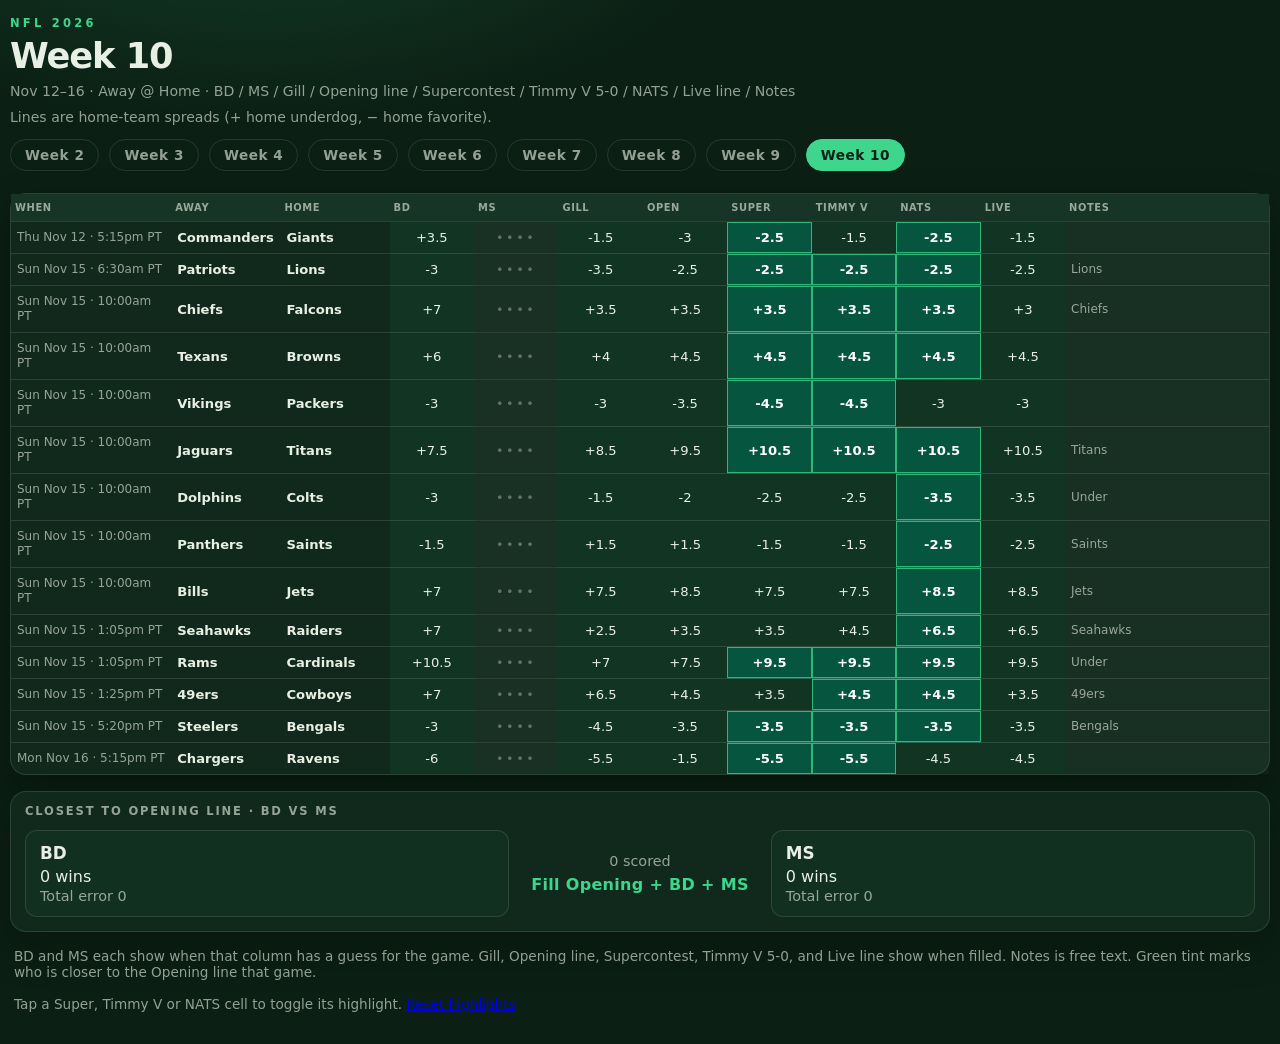
==== week10/index.html @ 2dd0ddc3 "Week 10: sync Live lines from ESPN" ====
<!doctype html>
<html lang="en">
<head>
  <meta charset="utf-8" />
  <meta name="viewport" content="width=device-width, initial-scale=1, viewport-fit=cover" />
  <meta name="theme-color" content="#0b1f14" />
  <meta name="description" content="NFL Week 10 picks — BD, MS, Gill." />
  <title>NFL Week 10 · bobbydonnelly.com</title>
  <link rel="stylesheet" href="../styles.css" />
  <style id="best-line-style">
    .pick[data-col="supercontest"], .pick[data-col="splash"], .pick[data-col="nats"]{cursor:pointer;-webkit-tap-highlight-color:transparent;user-select:none;-webkit-user-select:none}
    /* Most extreme contest line per game (Super / Timmy V / NATS) */
    .pick.best-line,
    body.board-compact .pick.best-line{
      background:rgba(0,114,85,.62);
      box-shadow:inset 0 0 0 1px rgba(61,214,140,.75);
      color:#fff;
      font-weight:800;
    }
  </style>
</head>
<body class="board-compact">
  <main class="wrap">
    <header>
      <p class="eyebrow">NFL 2026</p>
      <h1>Week 10</h1>
      <p class="sub">Nov 12–16 · Away @ Home · BD / MS / Gill / Opening line / Supercontest / Timmy V 5-0 / NATS / Live line / Notes</p>
      <p class="sub spread-hint">Lines are home-team spreads (+ home underdog, − home favorite).</p>
    <nav class="week-nav" aria-label="Week navigation">
      <a href="../week2/">Week 2</a>
      <a href="../week3/">Week 3</a>
      <a href="../week4/">Week 4</a>
      <a href="../week5/">Week 5</a>
      <a href="../week6/">Week 6</a>
      <a href="../week7/">Week 7</a>
      <a href="../week8/">Week 8</a>
      <a href="../week9/">Week 9</a>
      <a href="./" class="active" aria-current="page">Week 10</a>
    </nav>
    </header>
    <div class="table-scroller">
      <table>
      <colgroup>
        <col class="w-when" />
        <col class="w-team" />
        <col class="w-team" />
        <col class="w-pick" />
        <col class="w-pick" />
        <col class="w-pick" />
        <col class="w-pick" />
        <col class="w-pick" />
        <col class="w-pick" />
        <col class="w-pick" />
        <col class="w-pick" />
        <col class="w-notes" />
      </colgroup>
        <thead>
          <tr>
            <th scope="col">When</th>
            <th scope="col">Away</th>
            <th scope="col">Home</th>
            <th scope="col">BD</th>
            <th scope="col">MS</th>
            <th scope="col">Gill</th>
            <th scope="col">Open</th>
            <th scope="col">Super</th>
            <th scope="col">Timmy V</th>
            <th scope="col">NATS</th>
            <th scope="col">Live</th>
            <th scope="col">Notes</th>
          </tr>
        </thead>
        <tbody>
<tr>
        <td class="when">Thu Nov 12 · 5:15pm PT</td>
        <td class="away">Commanders</td>
        <td class="home">Giants</td>
        <td class="pick" contenteditable="true" spellcheck="false" data-col="bd" data-value="+3.5" aria-label="BD pick">+3.5</td>
        <td class="pick" contenteditable="true" spellcheck="false" data-col="ms" data-value="" aria-label="MS pick"></td>
        <td class="pick" contenteditable="true" spellcheck="false" data-col="gill" data-value="-1.5" aria-label="Gill pick">-1.5</td>
        <td class="pick" contenteditable="true" spellcheck="false" data-col="opening" data-value="-3" aria-label="Opening line">-3</td>
        <td class="pick" data-col="supercontest" data-value="-2.5" aria-label="Supercontest">-2.5</td>
        <td class="pick" data-col="splash" data-value="-1.5" aria-label="Timmy V 5-0">-1.5</td>
        <td class="pick" data-col="nats" data-value="-2.5" aria-label="NATS line">-2.5</td>
        <td class="pick" contenteditable="true" spellcheck="false" data-col="live" data-value="-1.5" aria-label="Live line">-1.5</td>
        <td class="notes" contenteditable="true" spellcheck="false" data-col="notes" data-value="" aria-label="Notes"></td>
      </tr>
<tr>
        <td class="when">Sun Nov 15 · 6:30am PT</td>
        <td class="away">Patriots</td>
        <td class="home">Lions</td>
        <td class="pick" contenteditable="true" spellcheck="false" data-col="bd" data-value="-3" aria-label="BD pick">-3</td>
        <td class="pick" contenteditable="true" spellcheck="false" data-col="ms" data-value="" aria-label="MS pick"></td>
        <td class="pick" contenteditable="true" spellcheck="false" data-col="gill" data-value="-3.5" aria-label="Gill pick">-3.5</td>
        <td class="pick" contenteditable="true" spellcheck="false" data-col="opening" data-value="-2.5" aria-label="Opening line">-2.5</td>
        <td class="pick" data-col="supercontest" data-value="-2.5" aria-label="Supercontest">-2.5</td>
        <td class="pick" data-col="splash" data-value="-2.5" aria-label="Timmy V 5-0">-2.5</td>
        <td class="pick" data-col="nats" data-value="-2.5" aria-label="NATS line">-2.5</td>
        <td class="pick" contenteditable="true" spellcheck="false" data-col="live" data-value="-2.5" aria-label="Live line">-2.5</td>
        <td class="notes" contenteditable="true" spellcheck="false" data-col="notes" data-value="Lions" aria-label="Notes">Lions</td>
      </tr>
<tr>
        <td class="when">Sun Nov 15 · 10:00am PT</td>
        <td class="away">Chiefs</td>
        <td class="home">Falcons</td>
        <td class="pick" contenteditable="true" spellcheck="false" data-col="bd" data-value="+7" aria-label="BD pick">+7</td>
        <td class="pick" contenteditable="true" spellcheck="false" data-col="ms" data-value="" aria-label="MS pick"></td>
        <td class="pick" contenteditable="true" spellcheck="false" data-col="gill" data-value="+3.5" aria-label="Gill pick">+3.5</td>
        <td class="pick" contenteditable="true" spellcheck="false" data-col="opening" data-value="+3.5" aria-label="Opening line">+3.5</td>
        <td class="pick" data-col="supercontest" data-value="+3.5" aria-label="Supercontest">+3.5</td>
        <td class="pick" data-col="splash" data-value="+3.5" aria-label="Timmy V 5-0">+3.5</td>
        <td class="pick" data-col="nats" data-value="+3.5" aria-label="NATS line">+3.5</td>
        <td class="pick" contenteditable="true" spellcheck="false" data-col="live" data-value="+3" aria-label="Live line">+3</td>
        <td class="notes" contenteditable="true" spellcheck="false" data-col="notes" data-value="Chiefs" aria-label="Notes">Chiefs</td>
      </tr>
<tr>
        <td class="when">Sun Nov 15 · 10:00am PT</td>
        <td class="away">Texans</td>
        <td class="home">Browns</td>
        <td class="pick" contenteditable="true" spellcheck="false" data-col="bd" data-value="+6" aria-label="BD pick">+6</td>
        <td class="pick" contenteditable="true" spellcheck="false" data-col="ms" data-value="" aria-label="MS pick"></td>
        <td class="pick" contenteditable="true" spellcheck="false" data-col="gill" data-value="+4" aria-label="Gill pick">+4</td>
        <td class="pick" contenteditable="true" spellcheck="false" data-col="opening" data-value="+4.5" aria-label="Opening line">+4.5</td>
        <td class="pick" data-col="supercontest" data-value="+4.5" aria-label="Supercontest">+4.5</td>
        <td class="pick" data-col="splash" data-value="+4.5" aria-label="Timmy V 5-0">+4.5</td>
        <td class="pick" data-col="nats" data-value="+4.5" aria-label="NATS line">+4.5</td>
        <td class="pick" contenteditable="true" spellcheck="false" data-col="live" data-value="+4.5" aria-label="Live line">+4.5</td>
        <td class="notes" contenteditable="true" spellcheck="false" data-col="notes" data-value="" aria-label="Notes"></td>
      </tr>
<tr>
        <td class="when">Sun Nov 15 · 10:00am PT</td>
        <td class="away">Vikings</td>
        <td class="home">Packers</td>
        <td class="pick" contenteditable="true" spellcheck="false" data-col="bd" data-value="-3" aria-label="BD pick">-3</td>
        <td class="pick" contenteditable="true" spellcheck="false" data-col="ms" data-value="" aria-label="MS pick"></td>
        <td class="pick" contenteditable="true" spellcheck="false" data-col="gill" data-value="-3" aria-label="Gill pick">-3</td>
        <td class="pick" contenteditable="true" spellcheck="false" data-col="opening" data-value="-3.5" aria-label="Opening line">-3.5</td>
        <td class="pick" data-col="supercontest" data-value="-4.5" aria-label="Supercontest">-4.5</td>
        <td class="pick" data-col="splash" data-value="-4.5" aria-label="Timmy V 5-0">-4.5</td>
        <td class="pick" data-col="nats" data-value="-3" aria-label="NATS line">-3</td>
        <td class="pick" contenteditable="true" spellcheck="false" data-col="live" data-value="-3" aria-label="Live line">-3</td>
        <td class="notes" contenteditable="true" spellcheck="false" data-col="notes" data-value="" aria-label="Notes"></td>
      </tr>
<tr>
        <td class="when">Sun Nov 15 · 10:00am PT</td>
        <td class="away">Jaguars</td>
        <td class="home">Titans</td>
        <td class="pick" contenteditable="true" spellcheck="false" data-col="bd" data-value="+7.5" aria-label="BD pick">+7.5</td>
        <td class="pick" contenteditable="true" spellcheck="false" data-col="ms" data-value="" aria-label="MS pick"></td>
        <td class="pick" contenteditable="true" spellcheck="false" data-col="gill" data-value="+8.5" aria-label="Gill pick">+8.5</td>
        <td class="pick" contenteditable="true" spellcheck="false" data-col="opening" data-value="+9.5" aria-label="Opening line">+9.5</td>
        <td class="pick" data-col="supercontest" data-value="+10.5" aria-label="Supercontest">+10.5</td>
        <td class="pick" data-col="splash" data-value="+10.5" aria-label="Timmy V 5-0">+10.5</td>
        <td class="pick" data-col="nats" data-value="+10.5" aria-label="NATS line">+10.5</td>
        <td class="pick" contenteditable="true" spellcheck="false" data-col="live" data-value="+10.5" aria-label="Live line">+10.5</td>
        <td class="notes" contenteditable="true" spellcheck="false" data-col="notes" data-value="Titans" aria-label="Notes">Titans</td>
      </tr>
<tr>
        <td class="when">Sun Nov 15 · 10:00am PT</td>
        <td class="away">Dolphins</td>
        <td class="home">Colts</td>
        <td class="pick" contenteditable="true" spellcheck="false" data-col="bd" data-value="-3" aria-label="BD pick">-3</td>
        <td class="pick" contenteditable="true" spellcheck="false" data-col="ms" data-value="" aria-label="MS pick"></td>
        <td class="pick" contenteditable="true" spellcheck="false" data-col="gill" data-value="-1.5" aria-label="Gill pick">-1.5</td>
        <td class="pick" contenteditable="true" spellcheck="false" data-col="opening" data-value="-2" aria-label="Opening line">-2</td>
        <td class="pick" data-col="supercontest" data-value="-2.5" aria-label="Supercontest">-2.5</td>
        <td class="pick" data-col="splash" data-value="-2.5" aria-label="Timmy V 5-0">-2.5</td>
        <td class="pick" data-col="nats" data-value="-3.5" aria-label="NATS line">-3.5</td>
        <td class="pick" contenteditable="true" spellcheck="false" data-col="live" data-value="-3.5" aria-label="Live line">-3.5</td>
        <td class="notes" contenteditable="true" spellcheck="false" data-col="notes" data-value="Under" aria-label="Notes">Under</td>
      </tr>
<tr>
        <td class="when">Sun Nov 15 · 10:00am PT</td>
        <td class="away">Panthers</td>
        <td class="home">Saints</td>
        <td class="pick" contenteditable="true" spellcheck="false" data-col="bd" data-value="-1.5" aria-label="BD pick">-1.5</td>
        <td class="pick" contenteditable="true" spellcheck="false" data-col="ms" data-value="" aria-label="MS pick"></td>
        <td class="pick" contenteditable="true" spellcheck="false" data-col="gill" data-value="+1.5" aria-label="Gill pick">+1.5</td>
        <td class="pick" contenteditable="true" spellcheck="false" data-col="opening" data-value="+1.5" aria-label="Opening line">+1.5</td>
        <td class="pick" data-col="supercontest" data-value="-1.5" aria-label="Supercontest">-1.5</td>
        <td class="pick" data-col="splash" data-value="-1.5" aria-label="Timmy V 5-0">-1.5</td>
        <td class="pick" data-col="nats" data-value="-2.5" aria-label="NATS line">-2.5</td>
        <td class="pick" contenteditable="true" spellcheck="false" data-col="live" data-value="-2.5" aria-label="Live line">-2.5</td>
        <td class="notes" contenteditable="true" spellcheck="false" data-col="notes" data-value="Saints" aria-label="Notes">Saints</td>
      </tr>
<tr>
        <td class="when">Sun Nov 15 · 10:00am PT</td>
        <td class="away">Bills</td>
        <td class="home">Jets</td>
        <td class="pick" contenteditable="true" spellcheck="false" data-col="bd" data-value="+7" aria-label="BD pick">+7</td>
        <td class="pick" contenteditable="true" spellcheck="false" data-col="ms" data-value="" aria-label="MS pick"></td>
        <td class="pick" contenteditable="true" spellcheck="false" data-col="gill" data-value="+7.5" aria-label="Gill pick">+7.5</td>
        <td class="pick" contenteditable="true" spellcheck="false" data-col="opening" data-value="+8.5" aria-label="Opening line">+8.5</td>
        <td class="pick" data-col="supercontest" data-value="+7.5" aria-label="Supercontest">+7.5</td>
        <td class="pick" data-col="splash" data-value="+7.5" aria-label="Timmy V 5-0">+7.5</td>
        <td class="pick" data-col="nats" data-value="+8.5" aria-label="NATS line">+8.5</td>
        <td class="pick" contenteditable="true" spellcheck="false" data-col="live" data-value="+8.5" aria-label="Live line">+8.5</td>
        <td class="notes" contenteditable="true" spellcheck="false" data-col="notes" data-value="Jets" aria-label="Notes">Jets</td>
      </tr>
<tr>
        <td class="when">Sun Nov 15 · 1:05pm PT</td>
        <td class="away">Seahawks</td>
        <td class="home">Raiders</td>
        <td class="pick" contenteditable="true" spellcheck="false" data-col="bd" data-value="+7" aria-label="BD pick">+7</td>
        <td class="pick" contenteditable="true" spellcheck="false" data-col="ms" data-value="" aria-label="MS pick"></td>
        <td class="pick" contenteditable="true" spellcheck="false" data-col="gill" data-value="+2.5" aria-label="Gill pick">+2.5</td>
        <td class="pick" contenteditable="true" spellcheck="false" data-col="opening" data-value="+3.5" aria-label="Opening line">+3.5</td>
        <td class="pick" data-col="supercontest" data-value="+3.5" aria-label="Supercontest">+3.5</td>
        <td class="pick" data-col="splash" data-value="+4.5" aria-label="Timmy V 5-0">+4.5</td>
        <td class="pick" data-col="nats" data-value="+6.5" aria-label="NATS line">+6.5</td>
        <td class="pick" contenteditable="true" spellcheck="false" data-col="live" data-value="+6.5" aria-label="Live line">+6.5</td>
        <td class="notes" contenteditable="true" spellcheck="false" data-col="notes" data-value="Seahawks" aria-label="Notes">Seahawks</td>
      </tr>
<tr>
        <td class="when">Sun Nov 15 · 1:05pm PT</td>
        <td class="away">Rams</td>
        <td class="home">Cardinals</td>
        <td class="pick" contenteditable="true" spellcheck="false" data-col="bd" data-value="+10.5" aria-label="BD pick">+10.5</td>
        <td class="pick" contenteditable="true" spellcheck="false" data-col="ms" data-value="" aria-label="MS pick"></td>
        <td class="pick" contenteditable="true" spellcheck="false" data-col="gill" data-value="+7" aria-label="Gill pick">+7</td>
        <td class="pick" contenteditable="true" spellcheck="false" data-col="opening" data-value="+7.5" aria-label="Opening line">+7.5</td>
        <td class="pick" data-col="supercontest" data-value="+9.5" aria-label="Supercontest">+9.5</td>
        <td class="pick" data-col="splash" data-value="+9.5" aria-label="Timmy V 5-0">+9.5</td>
        <td class="pick" data-col="nats" data-value="+9.5" aria-label="NATS line">+9.5</td>
        <td class="pick" contenteditable="true" spellcheck="false" data-col="live" data-value="+9.5" aria-label="Live line">+9.5</td>
        <td class="notes" contenteditable="true" spellcheck="false" data-col="notes" data-value="Under" aria-label="Notes">Under</td>
      </tr>
<tr>
        <td class="when">Sun Nov 15 · 1:25pm PT</td>
        <td class="away">49ers</td>
        <td class="home">Cowboys</td>
        <td class="pick" contenteditable="true" spellcheck="false" data-col="bd" data-value="+7" aria-label="BD pick">+7</td>
        <td class="pick" contenteditable="true" spellcheck="false" data-col="ms" data-value="" aria-label="MS pick"></td>
        <td class="pick" contenteditable="true" spellcheck="false" data-col="gill" data-value="+6.5" aria-label="Gill pick">+6.5</td>
        <td class="pick" contenteditable="true" spellcheck="false" data-col="opening" data-value="+4.5" aria-label="Opening line">+4.5</td>
        <td class="pick" data-col="supercontest" data-value="+3.5" aria-label="Supercontest">+3.5</td>
        <td class="pick" data-col="splash" data-value="+4.5" aria-label="Timmy V 5-0">+4.5</td>
        <td class="pick" data-col="nats" data-value="+4.5" aria-label="NATS line">+4.5</td>
        <td class="pick" contenteditable="true" spellcheck="false" data-col="live" data-value="+3.5" aria-label="Live line">+3.5</td>
        <td class="notes" contenteditable="true" spellcheck="false" data-col="notes" data-value="49ers" aria-label="Notes">49ers</td>
      </tr>
<tr>
        <td class="when">Sun Nov 15 · 5:20pm PT</td>
        <td class="away">Steelers</td>
        <td class="home">Bengals</td>
        <td class="pick" contenteditable="true" spellcheck="false" data-col="bd" data-value="-3" aria-label="BD pick">-3</td>
        <td class="pick" contenteditable="true" spellcheck="false" data-col="ms" data-value="" aria-label="MS pick"></td>
        <td class="pick" contenteditable="true" spellcheck="false" data-col="gill" data-value="-4.5" aria-label="Gill pick">-4.5</td>
        <td class="pick" contenteditable="true" spellcheck="false" data-col="opening" data-value="-3.5" aria-label="Opening line">-3.5</td>
        <td class="pick" data-col="supercontest" data-value="-3.5" aria-label="Supercontest">-3.5</td>
        <td class="pick" data-col="splash" data-value="-3.5" aria-label="Timmy V 5-0">-3.5</td>
        <td class="pick" data-col="nats" data-value="-3.5" aria-label="NATS line">-3.5</td>
        <td class="pick" contenteditable="true" spellcheck="false" data-col="live" data-value="-3.5" aria-label="Live line">-3.5</td>
        <td class="notes" contenteditable="true" spellcheck="false" data-col="notes" data-value="Bengals" aria-label="Notes">Bengals</td>
      </tr>
<tr>
        <td class="when">Mon Nov 16 · 5:15pm PT</td>
        <td class="away">Chargers</td>
        <td class="home">Ravens</td>
        <td class="pick" contenteditable="true" spellcheck="false" data-col="bd" data-value="-6" aria-label="BD pick">-6</td>
        <td class="pick" contenteditable="true" spellcheck="false" data-col="ms" data-value="" aria-label="MS pick"></td>
        <td class="pick" contenteditable="true" spellcheck="false" data-col="gill" data-value="-5.5" aria-label="Gill pick">-5.5</td>
        <td class="pick" contenteditable="true" spellcheck="false" data-col="opening" data-value="-1.5" aria-label="Opening line">-1.5</td>
        <td class="pick" data-col="supercontest" data-value="-5.5" aria-label="Supercontest">-5.5</td>
        <td class="pick" data-col="splash" data-value="-5.5" aria-label="Timmy V 5-0">-5.5</td>
        <td class="pick" data-col="nats" data-value="-4.5" aria-label="NATS line">-4.5</td>
        <td class="pick" contenteditable="true" spellcheck="false" data-col="live" data-value="-4.5" aria-label="Live line">-4.5</td>
        <td class="notes" contenteditable="true" spellcheck="false" data-col="notes" data-value="" aria-label="Notes"></td>
      </tr>
        </tbody>
      </table>
    </div>
    <div class="score-strip" role="status" aria-label="BD vs MS closest to Opening line">
      <div class="score-title">Closest to Opening line · BD vs MS</div>
      <div class="score-grid">
        <div class="score-card" id="score-bd">
          <div class="score-name">BD</div>
          <div class="score-wins">0 wins</div>
          <div class="score-err">Total error 0</div>
        </div>
        <div class="score-mid">
          <div class="score-ties">0 scored</div>
          <div class="score-leader">Fill Opening + BD + MS</div>
        </div>
        <div class="score-card" id="score-ms">
          <div class="score-name">MS</div>
          <div class="score-wins">0 wins</div>
          <div class="score-err">Total error 0</div>
        </div>
      </div>
    </div>
    <p class="hint">BD and MS each show when that column has a guess for the game. Gill, Opening line, Supercontest, Timmy V 5-0, and Live line show when filled. Notes is free text. Green tint marks who is closer to the Opening line that game.</p>
    <p class="hint">Tap a Super, Timmy V or NATS cell to toggle its highlight. <a href="#" onclick="window.resetBestLineToggles&&window.resetBestLineToggles();return false;">Reset highlights</a></p>
  </main>
  <script src="app.js"></script>
  <script id="best-line-script">
  // Highlight the most extreme Supercontest / Timmy V / NATS line per game:
  // all + (or PK) -> highest; all - (or PK) -> lowest; mixed signs -> largest
  // absolute value. Every tied cell is highlighted. Needs 2+ numeric lines.
  (() => {
    const COLS = ["supercontest", "splash", "nats"];
    // Bobby's manual picks by home team: null = no highlight, number = highlight that line instead.
    const OVERRIDES = {};
    function parseLine(cell) {
      if (!cell) return null;
      let s = (cell.textContent || "").trim();
      if (!s) s = (cell.dataset.value || "").trim();
      s = s.replace(/[\u2212\u2013\u2014]/g, "-").replace(/\*+$/, "").trim();
      if (/^(pk|pick|pick'?em)$/i.test(s)) return 0;
      if (!/^[+-]?\d+(?:\.\d+)?$/.test(s)) return null;
      return parseFloat(s);
    }
    function markBestLines() {
      document.querySelectorAll("tbody tr").forEach((tr) => {
        const items = COLS.map((col) => {
          const cell = tr.querySelector('td.pick[data-col="' + col + '"]');
          return { cell, v: parseLine(cell) };
        }).filter((x) => x.cell);
        items.forEach((x) => x.cell.classList.remove("best-line"));
        const nums = items.filter((x) => x.v !== null && !Number.isNaN(x.v));
        const home = ((tr.querySelector("td.home") || {}).textContent || "").trim();
        if (Object.prototype.hasOwnProperty.call(OVERRIDES, home)) {
          const want = OVERRIDES[home];
          if (want !== null) nums.forEach((x) => { if (x.v === want) x.cell.classList.add("best-line"); });
          return;
        }
        if (nums.length < 2) return;
        const vals = nums.map((x) => x.v);
        let target;
        if (vals.every((v) => v >= 0)) target = Math.max(...vals);
        else if (vals.every((v) => v <= 0)) target = Math.min(...vals);
        else target = Math.max(...vals.map(Math.abs));
        const mixed = !vals.every((v) => v >= 0) && !vals.every((v) => v <= 0);
        nums.forEach((x) => {
          const hit = mixed ? Math.abs(x.v) === target : x.v === target;
          if (hit) x.cell.classList.add("best-line");
        });
      });
      // Bobby's tap toggles win over the automatic rule and OVERRIDES.
      const tog = loadToggles();
      document.querySelectorAll("tbody tr").forEach((tr) => {
        const home = ((tr.querySelector("td.home") || {}).textContent || "").trim();
        COLS.forEach((col) => {
          const cell = tr.querySelector('td.pick[data-col="' + col + '"]');
          const k = home + ":" + col;
          if (cell && Object.prototype.hasOwnProperty.call(tog, k)) cell.classList.toggle("best-line", !!tog[k]);
        });
      });
    }
    const TKEY = "nfl-week10-highlights-v1";
    function loadToggles() { try { return JSON.parse(localStorage.getItem(TKEY) || "{}") || {}; } catch (_) { return {}; } }
    function saveToggles(t) { localStorage.setItem(TKEY, JSON.stringify(t)); }
    function cellKey(cell) {
      const tr = cell.closest("tr");
      const home = ((tr && tr.querySelector("td.home")) || {}).textContent || "";
      return home.trim() + ":" + cell.dataset.col;
    }
    // Super / Timmy V / NATS are read-only: a tap or click toggles the highlight.
    document.addEventListener("click", (e) => {
      const cell = e.target.closest && e.target.closest("td.pick");
      if (!isLineCell(cell)) return;
      const t = loadToggles();
      t[cellKey(cell)] = !cell.classList.contains("best-line");
      saveToggles(t);
      markBestLines();
    });
    window.resetBestLineToggles = () => { localStorage.removeItem(TKEY); markBestLines(); };
    const isLineCell = (el) =>
      el && el.matches && el.matches('td.pick[data-col="supercontest"], td.pick[data-col="splash"], td.pick[data-col="nats"]');
    document.addEventListener("input", (e) => { if (isLineCell(e.target)) markBestLines(); });
    document.addEventListener("focusout", (e) => { if (isLineCell(e.target)) markBestLines(); });
    window.markBestLines = markBestLines;
    if (document.readyState === "loading") document.addEventListener("DOMContentLoaded", markBestLines);
    else markBestLines();
    window.addEventListener("load", markBestLines);
  })();
  </script>
</body>
</html>
---- styles.css ----
:root{
  --bg:#0b1f14;
  --panel:#10291c;
  --line:rgba(232,240,228,.12);
  --ink:#e8f0e4;
  --muted:rgba(232,240,228,.62);
  --accent:#3dd68c;
  --head:#163526;
}
*{box-sizing:border-box}
html,body{margin:0;padding:0;min-height:100%}
body{
  font-family:-apple-system,BlinkMacSystemFont,"Segoe UI",system-ui,sans-serif;
  background:
    radial-gradient(900px 420px at 20% -10%, rgba(61,214,140,.16), transparent 55%),
    var(--bg);
  color:var(--ink);
  -webkit-font-smoothing:antialiased;
}
.wrap{max-width:1780px;margin:0 auto;padding:28px 18px 48px}
header{margin-bottom:22px}
.eyebrow{
  margin:0 0 8px;
  font-size:.72rem;font-weight:700;
  letter-spacing:.28em;text-transform:uppercase;color:var(--accent);
}
h1{margin:0;font-size:clamp(2rem,5vw,2.8rem);letter-spacing:-.03em;line-height:1}
.sub{margin:10px 0 0;color:var(--muted);font-size:.98rem}
.table-scroller{
  overflow-x:auto;
  overflow-y:visible;
  -webkit-overflow-scrolling:touch;
  border:1px solid var(--line);
  border-radius:16px;
  background:var(--panel);
  box-shadow:0 18px 40px rgba(0,0,0,.28);
}
table{width:100%;border-collapse:collapse;min-width:1920px;table-layout:auto}
th,td{
  padding:14px 16px;
  text-align:left;
  border-bottom:1px solid var(--line);
  vertical-align:middle;
  font-size:.95rem;
  white-space:nowrap;
}
th{
  position:sticky;top:0;z-index:1;
  background:var(--head);
  font-size:.72rem;letter-spacing:.16em;text-transform:uppercase;
  color:var(--muted);font-weight:700;
}
tr:last-child td{border-bottom:none}
.when{color:var(--muted);font-variant-numeric:tabular-nums;font-size:.88rem;min-width:11.5rem}
.away,.home{font-weight:600;min-width:11rem}
.pick{
  min-width:7.5rem;
  background:rgba(61,214,140,.06);
  outline:none;
  cursor:text;
}
.pick:focus{background:rgba(61,214,140,.14);box-shadow:inset 0 0 0 1px var(--accent)}
.hint{margin:16px 4px 0;color:var(--muted);font-size:.85rem}
@media (max-width:640px){
  th,td{padding:12px 10px;font-size:.9rem}
  .pick{min-width:6.5rem}
  table{min-width:1740px}
}

.pick.locked{
  background:rgba(232,240,228,.04);
  color:transparent;
  position:relative;
}
.pick.locked::after{
  content:"••••";
  color:rgba(232,240,228,.35);
  position:absolute;inset:0;
  display:flex;align-items:center;justify-content:center;
  letter-spacing:.2em;font-size:.8rem;
  pointer-events:none;
}

.pick.closer{
  background:rgba(61,214,140,.16);
  box-shadow:inset 3px 0 0 var(--accent);
}
.score-strip{
  margin-top:16px;
  border:1px solid var(--line);
  border-radius:16px;
  background:var(--panel);
  box-shadow:0 18px 40px rgba(0,0,0,.22);
  padding:16px 18px 18px;
}
.score-title{
  font-size:.72rem;font-weight:700;
  letter-spacing:.16em;text-transform:uppercase;
  color:var(--muted);margin-bottom:12px;
}
.score-grid{
  display:grid;
  grid-template-columns:1fr auto 1fr;
  gap:14px;
  align-items:center;
}
.score-card{
  border:1px solid var(--line);
  border-radius:12px;
  padding:12px 14px;
  background:rgba(61,214,140,.04);
}
.score-card.lead{
  border-color:rgba(61,214,140,.45);
  background:rgba(61,214,140,.12);
}
.score-name{font-weight:700;font-size:1.05rem;margin-bottom:4px}
.score-wins{font-variant-numeric:tabular-nums}
.score-err{color:var(--muted);font-size:.9rem;margin-top:2px;font-variant-numeric:tabular-nums}
.score-mid{text-align:center;padding:0 8px}
.score-ties{color:var(--muted);font-size:.9rem}
.score-leader{
  margin-top:6px;font-weight:700;color:var(--accent);
  letter-spacing:.02em;
}
@media (max-width:640px){
  .score-grid{grid-template-columns:1fr;gap:10px}
  .score-mid{order:3}
}

.notes{
  min-width:9rem;
  max-width:14rem;
  white-space:normal;
  background:rgba(232,240,228,.03);
  outline:none;
  cursor:text;
  color:var(--muted);
}
.notes:focus{background:rgba(61,214,140,.10);box-shadow:inset 0 0 0 1px var(--accent);color:var(--ink)}
.notes:empty::before{content:" ";}

.week-nav{
  display:flex;gap:10px;flex-wrap:wrap;
  margin:14px 0 0;
}
.week-nav a{
  display:inline-flex;align-items:center;
  padding:7px 14px;
  border-radius:999px;
  border:1px solid var(--line);
  color:var(--muted);
  text-decoration:none;
  font-size:.85rem;font-weight:600;
  letter-spacing:.04em;
}
.week-nav a:hover{color:var(--ink);border-color:rgba(61,214,140,.35)}
.week-nav a.active{
  color:var(--bg);
  background:var(--accent);
  border-color:var(--accent);
}

/* Week 3+ home-spread boards: fit all columns on one screen */
body.board-compact .wrap{
  max-width:none;
  padding:16px 10px 32px;
}
body.board-compact h1{font-size:clamp(1.6rem,3.5vw,2.2rem)}
body.board-compact .sub{font-size:.88rem}
body.board-compact .table-scroller{overflow-x:visible}
body.board-compact table{
  min-width:0;
  width:100%;
  table-layout:fixed;
}
body.board-compact th,body.board-compact td{
  padding:8px 6px;
  font-size:.82rem;
}
body.board-compact th{
  font-size:.62rem;
  letter-spacing:.06em;
  padding:8px 4px;
}
body.board-compact .when{
  min-width:0;
  font-size:.75rem;
  white-space:normal;
  line-height:1.25;
}
body.board-compact .away,body.board-compact .home{
  min-width:0;
  font-size:.82rem;
  overflow:hidden;
  text-overflow:ellipsis;
}
body.board-compact .pick{
  min-width:0;
  text-align:center;
  font-variant-numeric:tabular-nums;
  font-size:.82rem;
}
body.board-compact .notes{
  min-width:0;
  max-width:none;
  white-space:normal;
  font-size:.75rem;
  line-height:1.25;
  color:var(--muted);
}
body.board-compact .score-strip{padding:12px 14px 14px}
@media (max-width:1100px){
  body.board-compact .table-scroller{overflow-x:auto}
  body.board-compact table{min-width:1100px;table-layout:auto}
}

body.board-compact col.w-when{width:11%}
body.board-compact col.w-team{width:7.5%}
body.board-compact col.w-pick{width:5.8%}
body.board-compact col.w-notes{width:14%}
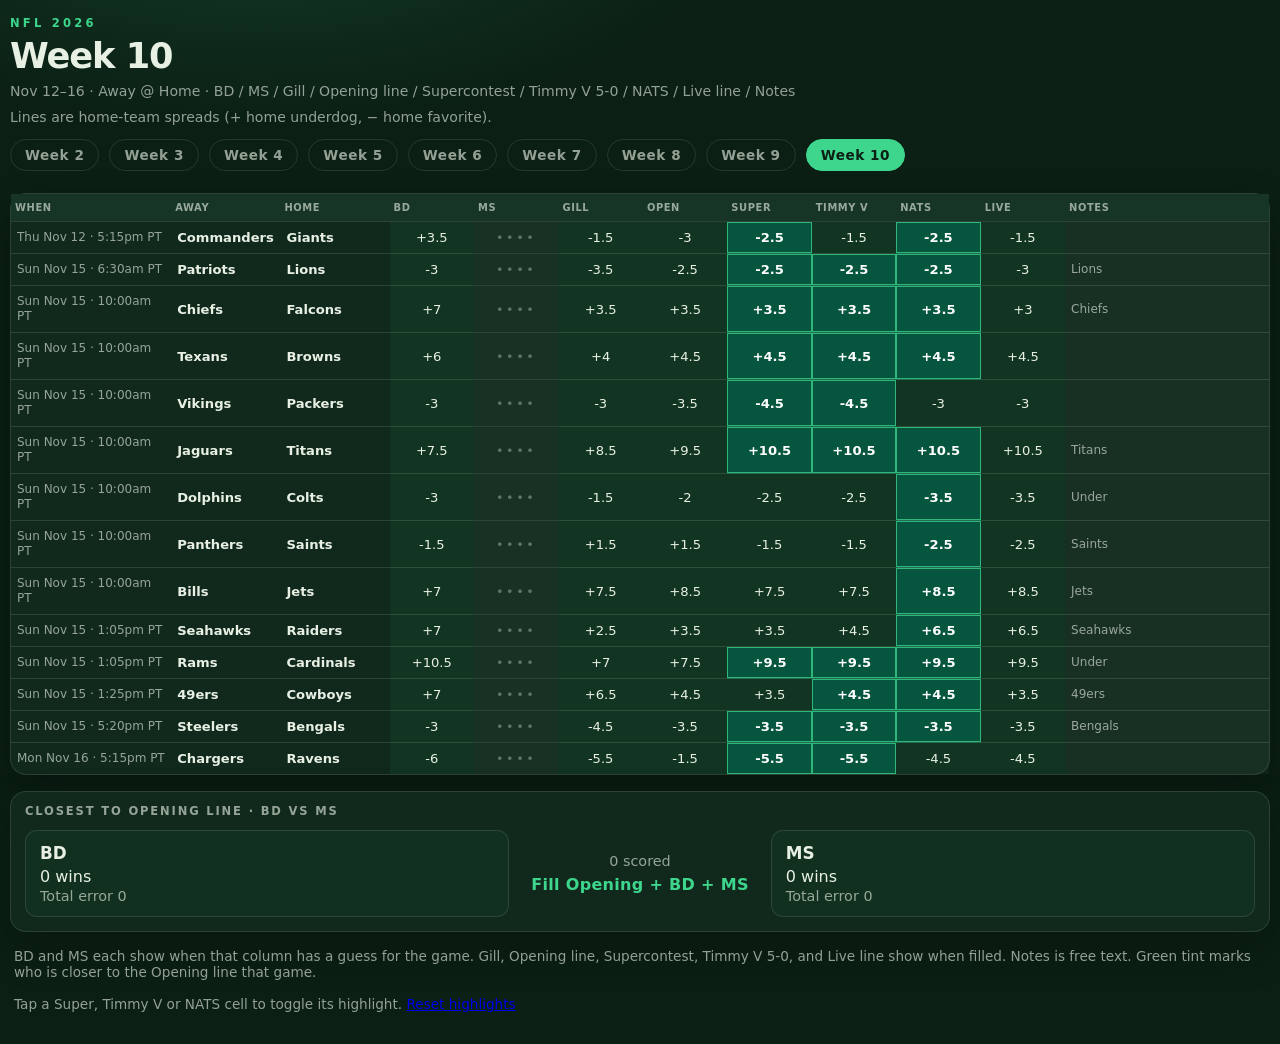
==== commit 2d6a2499: "Week 10: sync Live lines from ESPN" ====
--- a/week10/index.html
+++ b/week10/index.html
@@ -96,7 +96,7 @@
         <td class="pick" data-col="supercontest" data-value="-2.5" aria-label="Supercontest">-2.5</td>
         <td class="pick" data-col="splash" data-value="-2.5" aria-label="Timmy V 5-0">-2.5</td>
         <td class="pick" data-col="nats" data-value="-2.5" aria-label="NATS line">-2.5</td>
-        <td class="pick" contenteditable="true" spellcheck="false" data-col="live" data-value="-2.5" aria-label="Live line">-2.5</td>
+        <td class="pick" contenteditable="true" spellcheck="false" data-col="live" data-value="-3" aria-label="Live line">-3</td>
         <td class="notes" contenteditable="true" spellcheck="false" data-col="notes" data-value="Lions" aria-label="Notes">Lions</td>
       </tr>
 <tr>
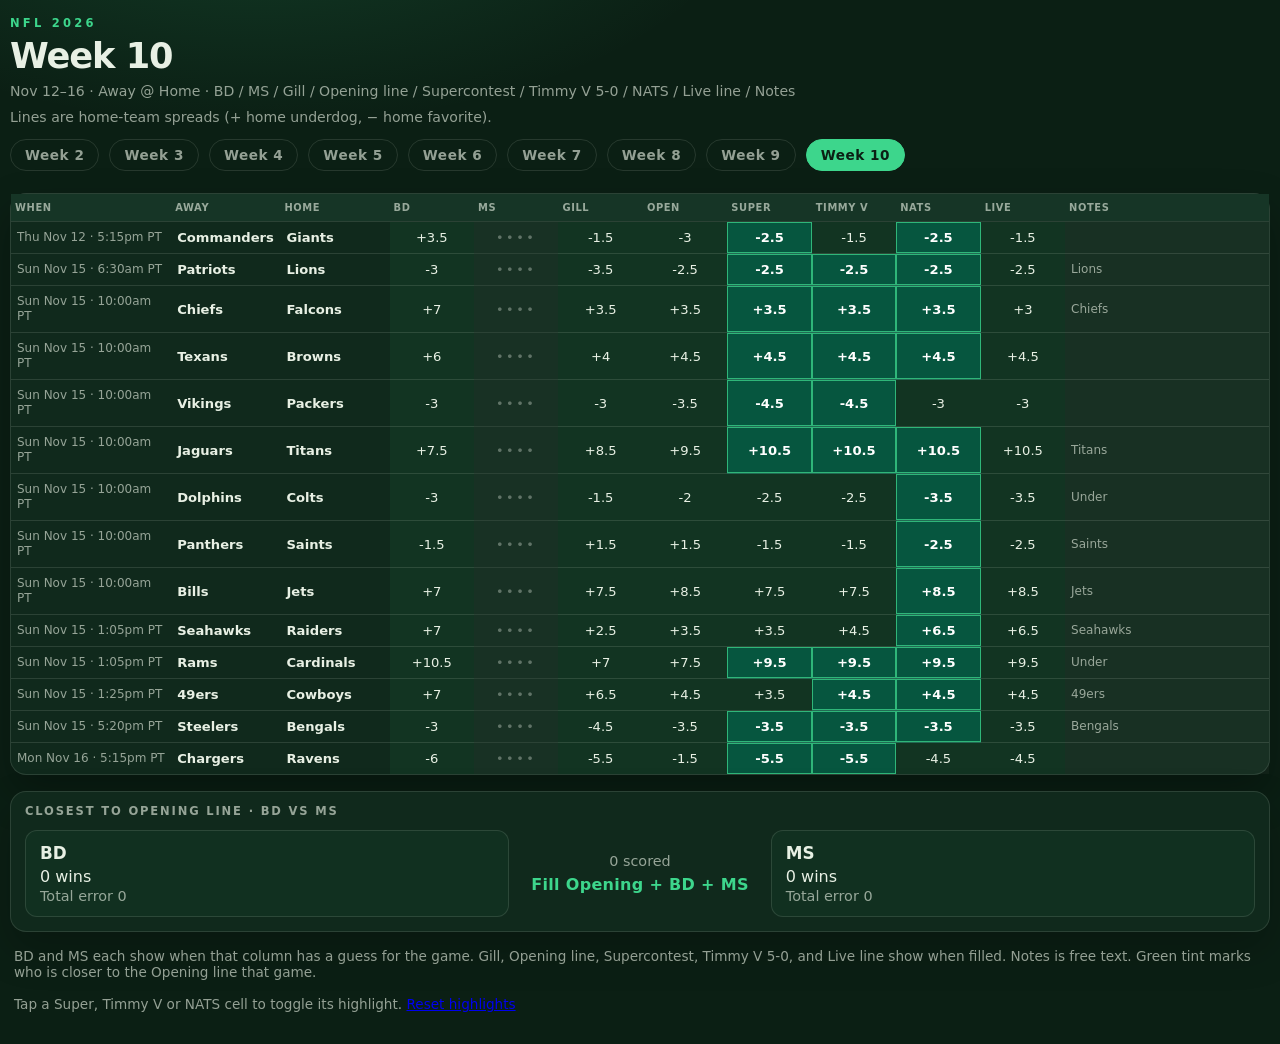
==== commit 3faf50c2: "Week 10: sync Live lines from ESPN" ====
--- a/week10/index.html
+++ b/week10/index.html
@@ -96,7 +96,7 @@
         <td class="pick" data-col="supercontest" data-value="-2.5" aria-label="Supercontest">-2.5</td>
         <td class="pick" data-col="splash" data-value="-2.5" aria-label="Timmy V 5-0">-2.5</td>
         <td class="pick" data-col="nats" data-value="-2.5" aria-label="NATS line">-2.5</td>
-        <td class="pick" contenteditable="true" spellcheck="false" data-col="live" data-value="-3" aria-label="Live line">-3</td>
+        <td class="pick" contenteditable="true" spellcheck="false" data-col="live" data-value="-2.5" aria-label="Live line">-2.5</td>
         <td class="notes" contenteditable="true" spellcheck="false" data-col="notes" data-value="Lions" aria-label="Notes">Lions</td>
       </tr>
 <tr>
@@ -236,7 +236,7 @@
         <td class="pick" data-col="supercontest" data-value="+3.5" aria-label="Supercontest">+3.5</td>
         <td class="pick" data-col="splash" data-value="+4.5" aria-label="Timmy V 5-0">+4.5</td>
         <td class="pick" data-col="nats" data-value="+4.5" aria-label="NATS line">+4.5</td>
-        <td class="pick" contenteditable="true" spellcheck="false" data-col="live" data-value="+3.5" aria-label="Live line">+3.5</td>
+        <td class="pick" contenteditable="true" spellcheck="false" data-col="live" data-value="+4.5" aria-label="Live line">+4.5</td>
         <td class="notes" contenteditable="true" spellcheck="false" data-col="notes" data-value="49ers" aria-label="Notes">49ers</td>
       </tr>
 <tr>
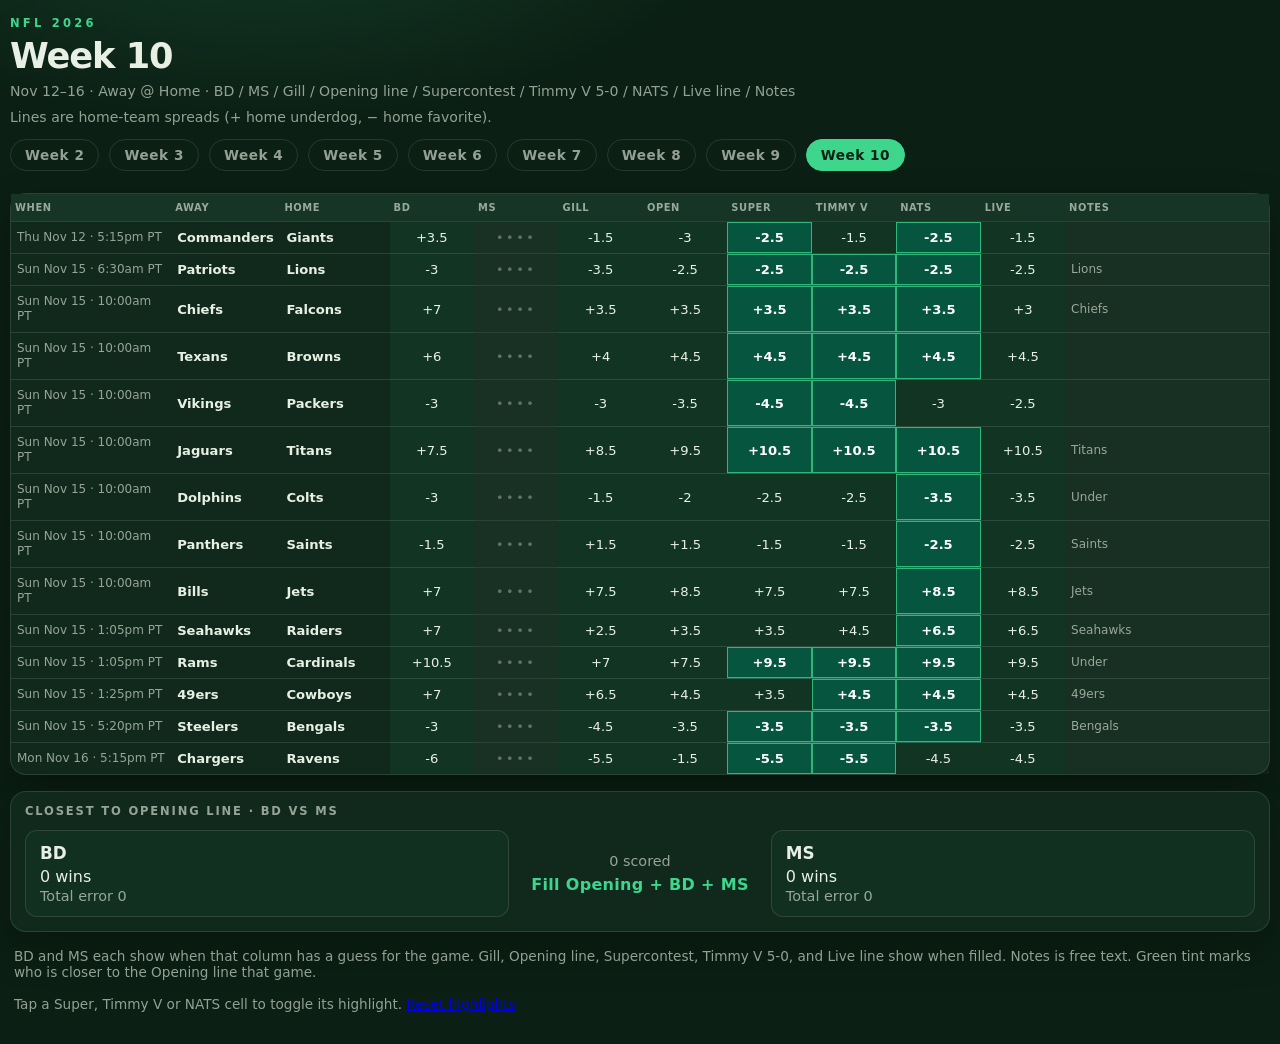
==== commit ab47b735: "Week 10: sync Live lines from ESPN" ====
--- a/week10/index.html
+++ b/week10/index.html
@@ -138,7 +138,7 @@
         <td class="pick" data-col="supercontest" data-value="-4.5" aria-label="Supercontest">-4.5</td>
         <td class="pick" data-col="splash" data-value="-4.5" aria-label="Timmy V 5-0">-4.5</td>
         <td class="pick" data-col="nats" data-value="-3" aria-label="NATS line">-3</td>
-        <td class="pick" contenteditable="true" spellcheck="false" data-col="live" data-value="-3" aria-label="Live line">-3</td>
+        <td class="pick" contenteditable="true" spellcheck="false" data-col="live" data-value="-2.5" aria-label="Live line">-2.5</td>
         <td class="notes" contenteditable="true" spellcheck="false" data-col="notes" data-value="" aria-label="Notes"></td>
       </tr>
 <tr>
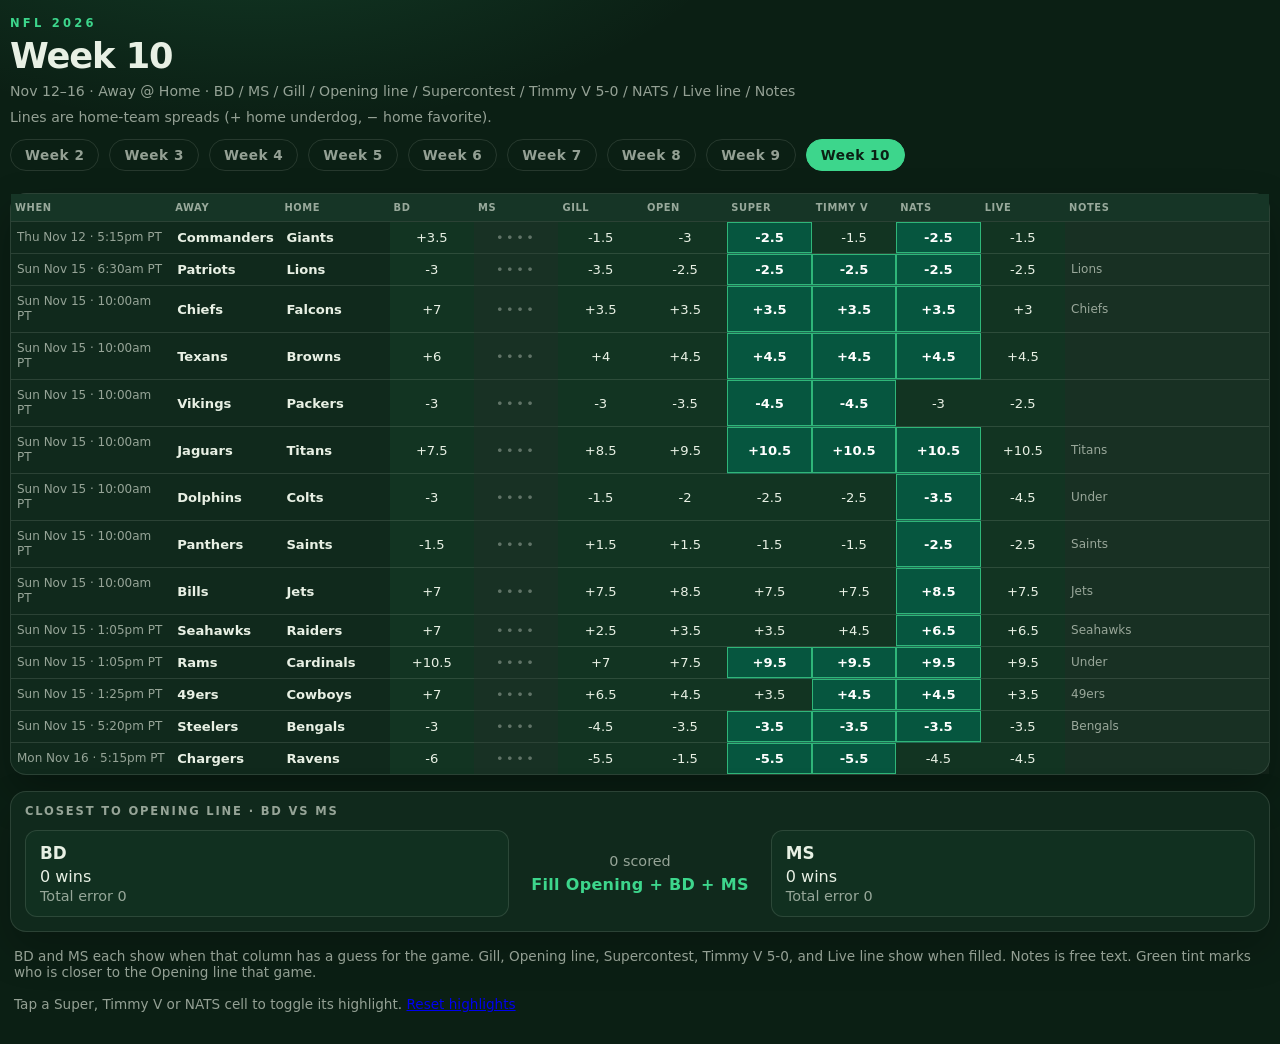
==== commit fd901d11: "Week 10: sync Live lines from ESPN" ====
--- a/week10/index.html
+++ b/week10/index.html
@@ -166,7 +166,7 @@
         <td class="pick" data-col="supercontest" data-value="-2.5" aria-label="Supercontest">-2.5</td>
         <td class="pick" data-col="splash" data-value="-2.5" aria-label="Timmy V 5-0">-2.5</td>
         <td class="pick" data-col="nats" data-value="-3.5" aria-label="NATS line">-3.5</td>
-        <td class="pick" contenteditable="true" spellcheck="false" data-col="live" data-value="-3.5" aria-label="Live line">-3.5</td>
+        <td class="pick" contenteditable="true" spellcheck="false" data-col="live" data-value="-4.5" aria-label="Live line">-4.5</td>
         <td class="notes" contenteditable="true" spellcheck="false" data-col="notes" data-value="Under" aria-label="Notes">Under</td>
       </tr>
 <tr>
@@ -194,7 +194,7 @@
         <td class="pick" data-col="supercontest" data-value="+7.5" aria-label="Supercontest">+7.5</td>
         <td class="pick" data-col="splash" data-value="+7.5" aria-label="Timmy V 5-0">+7.5</td>
         <td class="pick" data-col="nats" data-value="+8.5" aria-label="NATS line">+8.5</td>
-        <td class="pick" contenteditable="true" spellcheck="false" data-col="live" data-value="+8.5" aria-label="Live line">+8.5</td>
+        <td class="pick" contenteditable="true" spellcheck="false" data-col="live" data-value="+7.5" aria-label="Live line">+7.5</td>
         <td class="notes" contenteditable="true" spellcheck="false" data-col="notes" data-value="Jets" aria-label="Notes">Jets</td>
       </tr>
 <tr>
@@ -236,7 +236,7 @@
         <td class="pick" data-col="supercontest" data-value="+3.5" aria-label="Supercontest">+3.5</td>
         <td class="pick" data-col="splash" data-value="+4.5" aria-label="Timmy V 5-0">+4.5</td>
         <td class="pick" data-col="nats" data-value="+4.5" aria-label="NATS line">+4.5</td>
-        <td class="pick" contenteditable="true" spellcheck="false" data-col="live" data-value="+4.5" aria-label="Live line">+4.5</td>
+        <td class="pick" contenteditable="true" spellcheck="false" data-col="live" data-value="+3.5" aria-label="Live line">+3.5</td>
         <td class="notes" contenteditable="true" spellcheck="false" data-col="notes" data-value="49ers" aria-label="Notes">49ers</td>
       </tr>
 <tr>
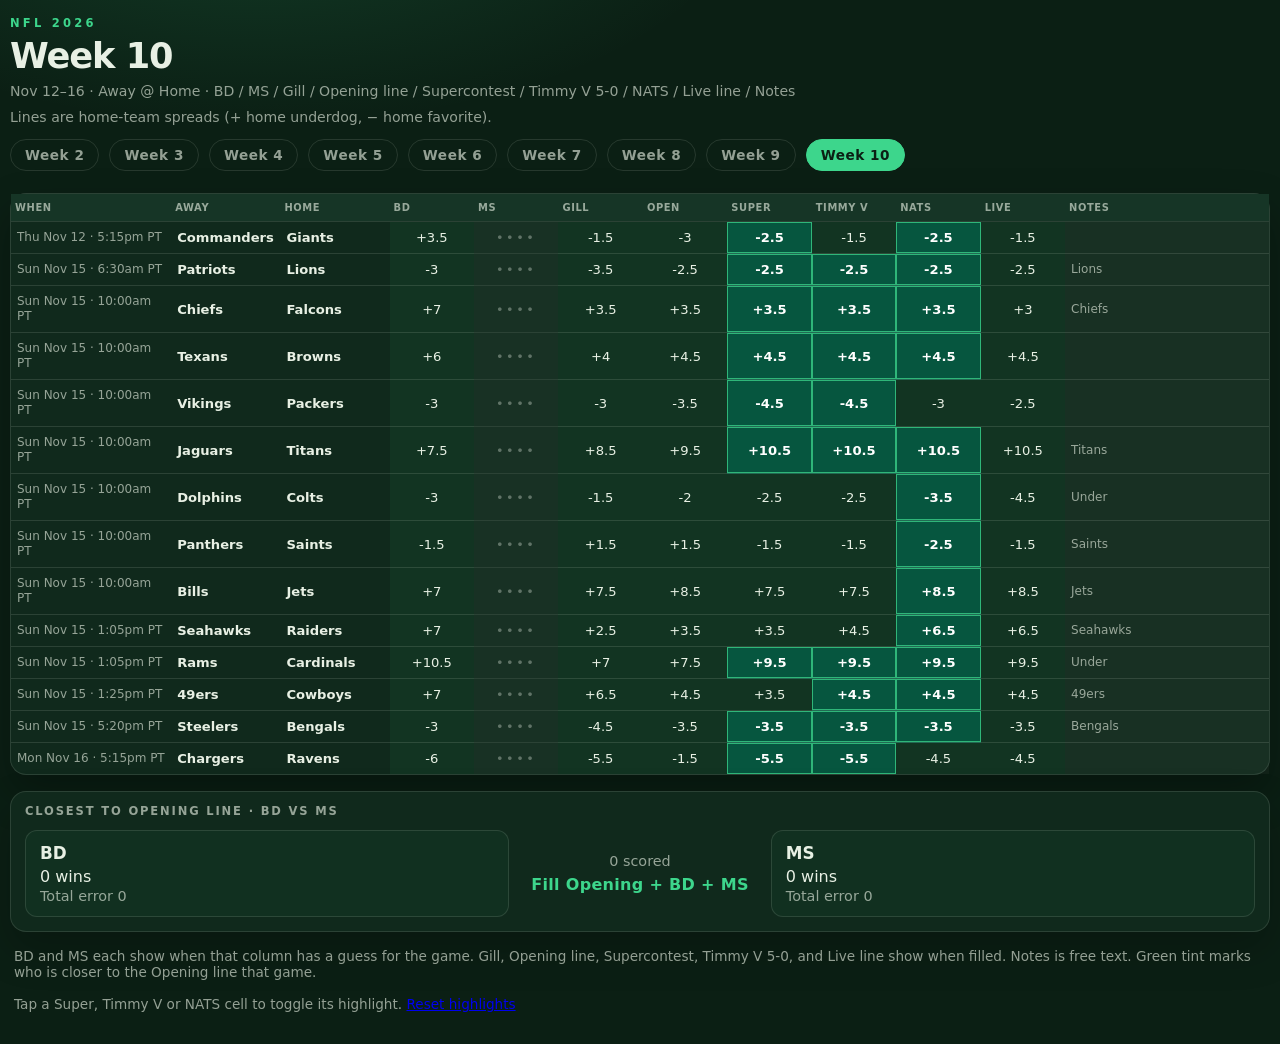
==== commit 4e92f712: "Week 10: sync Live lines from ESPN" ====
--- a/week10/index.html
+++ b/week10/index.html
@@ -180,7 +180,7 @@
         <td class="pick" data-col="supercontest" data-value="-1.5" aria-label="Supercontest">-1.5</td>
         <td class="pick" data-col="splash" data-value="-1.5" aria-label="Timmy V 5-0">-1.5</td>
         <td class="pick" data-col="nats" data-value="-2.5" aria-label="NATS line">-2.5</td>
-        <td class="pick" contenteditable="true" spellcheck="false" data-col="live" data-value="-2.5" aria-label="Live line">-2.5</td>
+        <td class="pick" contenteditable="true" spellcheck="false" data-col="live" data-value="-1.5" aria-label="Live line">-1.5</td>
         <td class="notes" contenteditable="true" spellcheck="false" data-col="notes" data-value="Saints" aria-label="Notes">Saints</td>
       </tr>
 <tr>
@@ -194,7 +194,7 @@
         <td class="pick" data-col="supercontest" data-value="+7.5" aria-label="Supercontest">+7.5</td>
         <td class="pick" data-col="splash" data-value="+7.5" aria-label="Timmy V 5-0">+7.5</td>
         <td class="pick" data-col="nats" data-value="+8.5" aria-label="NATS line">+8.5</td>
-        <td class="pick" contenteditable="true" spellcheck="false" data-col="live" data-value="+7.5" aria-label="Live line">+7.5</td>
+        <td class="pick" contenteditable="true" spellcheck="false" data-col="live" data-value="+8.5" aria-label="Live line">+8.5</td>
         <td class="notes" contenteditable="true" spellcheck="false" data-col="notes" data-value="Jets" aria-label="Notes">Jets</td>
       </tr>
 <tr>
@@ -236,7 +236,7 @@
         <td class="pick" data-col="supercontest" data-value="+3.5" aria-label="Supercontest">+3.5</td>
         <td class="pick" data-col="splash" data-value="+4.5" aria-label="Timmy V 5-0">+4.5</td>
         <td class="pick" data-col="nats" data-value="+4.5" aria-label="NATS line">+4.5</td>
-        <td class="pick" contenteditable="true" spellcheck="false" data-col="live" data-value="+3.5" aria-label="Live line">+3.5</td>
+        <td class="pick" contenteditable="true" spellcheck="false" data-col="live" data-value="+4.5" aria-label="Live line">+4.5</td>
         <td class="notes" contenteditable="true" spellcheck="false" data-col="notes" data-value="49ers" aria-label="Notes">49ers</td>
       </tr>
 <tr>
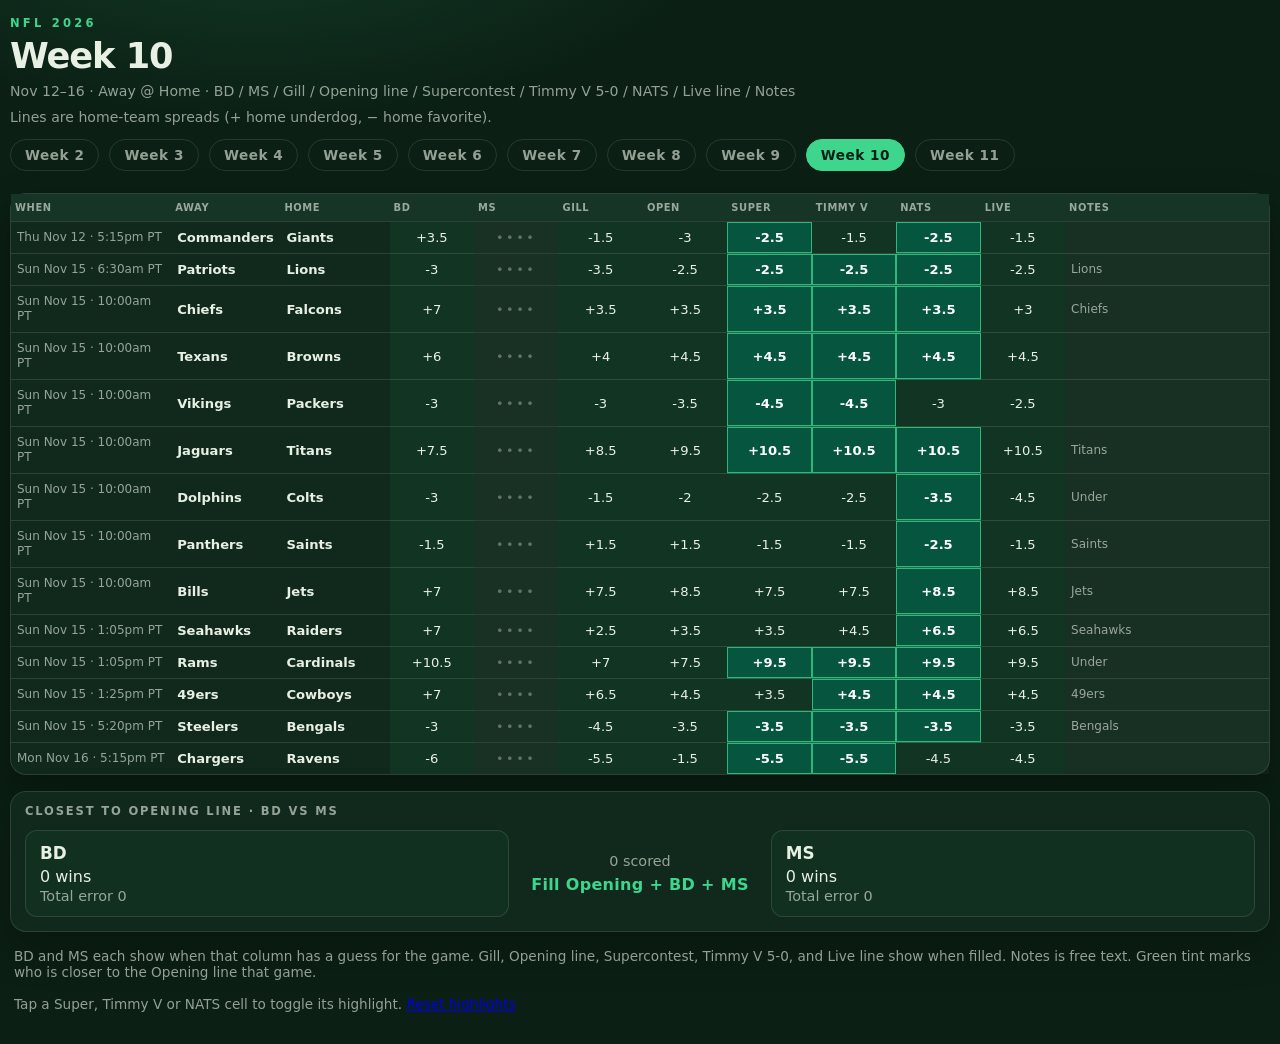
==== commit 7b4af088: "Add Week 11 board with BD guesses; Week 11 nav links" ====
--- a/week10/index.html
+++ b/week10/index.html
@@ -36,6 +36,7 @@
       <a href="../week8/">Week 8</a>
       <a href="../week9/">Week 9</a>
       <a href="./" class="active" aria-current="page">Week 10</a>
+      <a href="../week11/">Week 11</a>
     </nav>
     </header>
     <div class="table-scroller">
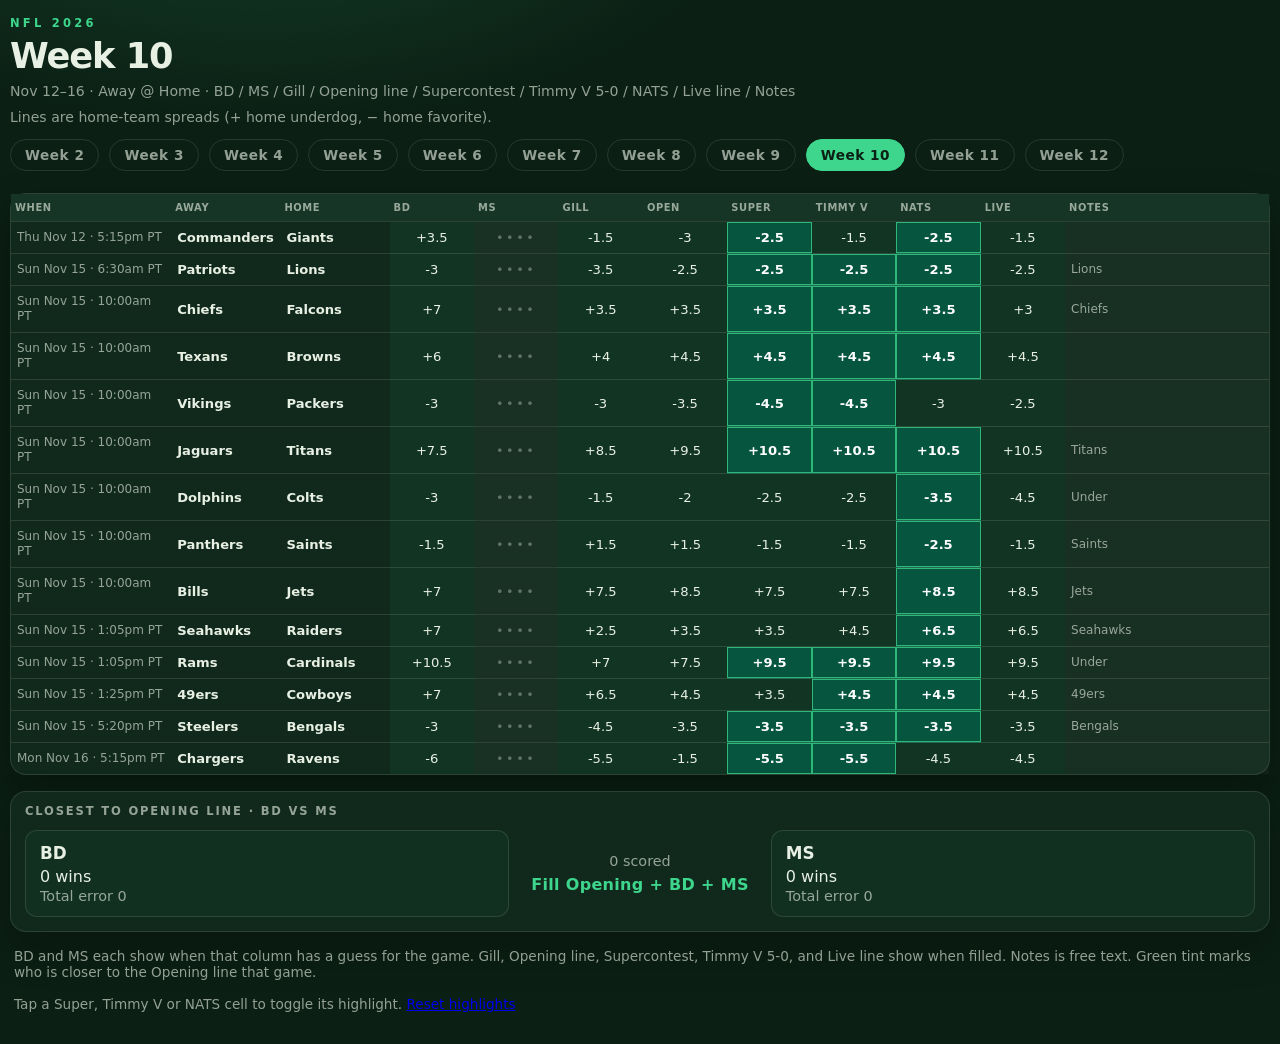
==== commit ed886c3e: "Add Week 12 board with BD guesses" ====
--- a/week10/index.html
+++ b/week10/index.html
@@ -37,6 +37,7 @@
       <a href="../week9/">Week 9</a>
       <a href="./" class="active" aria-current="page">Week 10</a>
       <a href="../week11/">Week 11</a>
+      <a href="../week12/">Week 12</a>
     </nav>
     </header>
     <div class="table-scroller">
